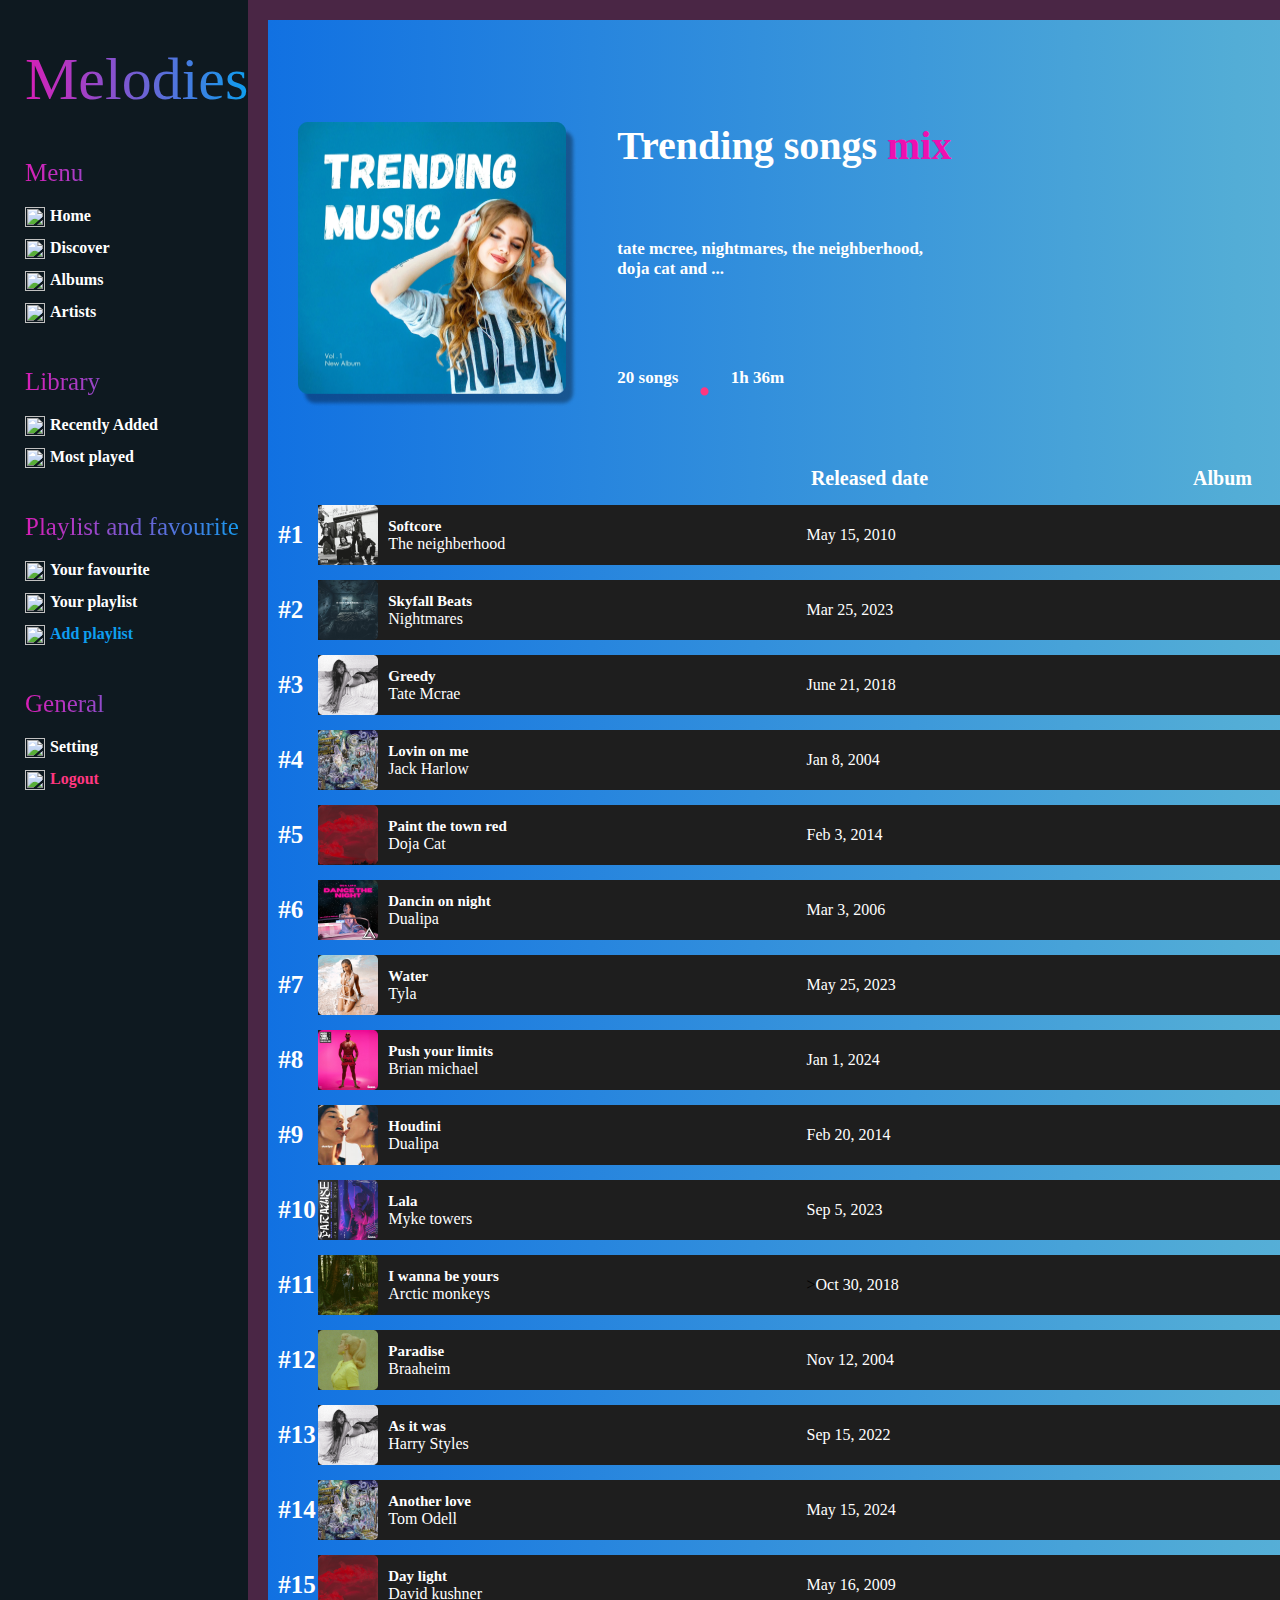
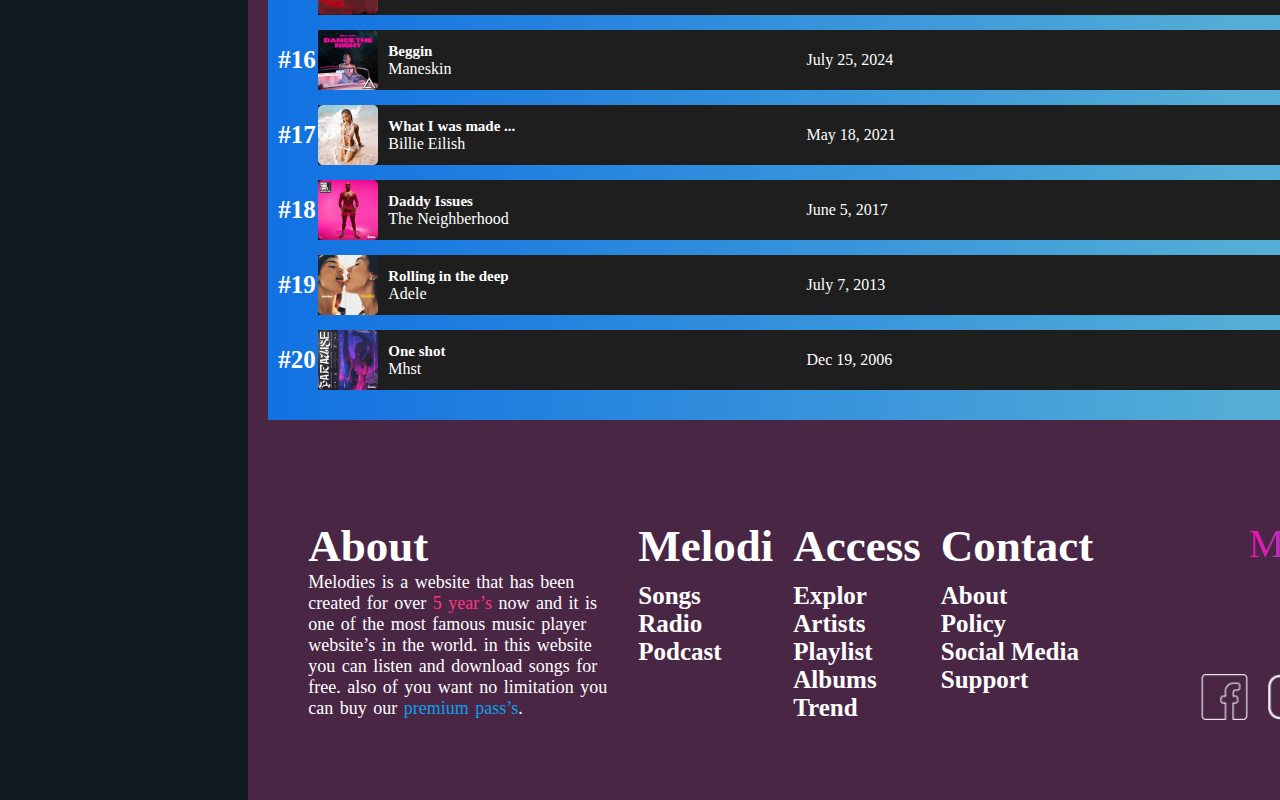
==== album.html @ 267b998b "album page" ====
<!DOCTYPE html>
<html lang="en">

<head>
    <meta charset="UTF-8">
    <meta name="viewport" content="width=device-width, initial-scale=1.0">
    <title>Album</title>
    <link rel="stylesheet" href="album.css">
    <link rel="stylesheet" href="./icons/themify-icons/themify-icons.css">
</head>

<body>
    <div class="album__container">
        <div class="navBar">
            <p>Melodies</p>
            <div class="menu">

                <div class="listMenu">
                    <p>Menu</p>
                    <ul>
                        <li><img src="img/Vector (1).png" alt="">Home</li>
                        <li><img src="img/Vector (1).png" alt="">Discover</li>
                        <li><img src="img/Vector (2).png" alt="">Albums</li>
                        <li><img src="img/Group.png" alt="">Artists</li>
                    </ul>
                </div>
                <div class="libra">
                    <p>Library</p>
                    <div class="listLibra">
                        <ul>
                            <li> <img src="img/fluent-mdl2_recent.png" alt="">Recently Added</li>
                            <li> <img src="img/arcticons_niagara-launcher-recently-installed.png" alt="">Most played
                            </li>
                        </ul>
                    </div>
                </div>
                <div class="Add">
                    <p>Playlist and favourite</p>
                    <ul>
                        <li><img src="img/ph_heart-light.png" alt="">Your favourite</li>
                        <li><img src="img/ph_playlist.png" alt="">Your playlist</li>
                        <li style="color: #0e9eef;"><img src="img/subway_add-playlist.png" alt="">Add playlist</li>
                    </ul>
                </div>
                <div class="setting">
                    <p>General</p>
                    <ul>
                        <li><img src="img/lets-icons_setting-line.png" alt="">Setting</li>
                        <li style="color: #ff3780;"><img src="img/line-md_log-out.png" alt="">Logout</li>
                    </ul>
                </div>
            </div>
        </div>
        <div class="boxRight__albumPage">
            <div class="Content__albumPage">
                <div class="slider__albumPage">
                    <div class="slider__top">
                        <div class="ti-arrow-left"></div>
                        <div class="slider__topRight">
                            <a href="">Share</a>
                            <a href="">About</a>
                            <a href="">Premium</a>
                            <img src="./img/tai khoan.png" alt="">
                        </div>
                    </div>
                    <div class="slider__center">
                        <img src="./img/1600w-v8lIutrL57g 1.png" alt="">
                        <div class="slider__centerRight">
                            <p style="font-size: 40px; font-weight: bold; color: var(--text-main-color);">Trending songs
                                <span style="color: var(--text-hightlight);">mix</span></p>
                            <p>tate mcree, nightmares, the neighberhood, doja cat and ...</p>
                            <div class="intro">
                                <p>20 songs</p>
                                <p style="color: #ff3780; font-size: 50px;">.</p>
                                <p>1h 36m</p>
                            </div>
                        </div>
                    </div>
                    <div class="slider__bottom">
                        <p>Played</p>
                        <img src="./img/played.png" alt="">
                    </div>
                </div>

                <div class="rank__albumPage">
                    <div class="rank__tittle">
                        <p>Released date</p>
                        <p>Album</p>
                        <p>Time</p>
                    </div>
                    <div class="rank__lists">
                        <div class="rank__item">
                            <p style="font-size: 25px; color:var(--text-main-color); font-weight: bold; width: 40px;">#1</p>
                            <div class="rank__Info">
                                <div class="totalInfo">
                                    <img src="./img/rank1.png" alt="">
                                    <div class="rank__Info--name">
                                        <p class="nameMain">Softcore</p>
                                        <p>The neighberhood</p>
                                    </div>
                                </div>
                                <p class="rank__Info--date">May 15, 2010</p>
                                <p class="rank__Info--album">Hard to Imagine  Neighbourhood Ever Changing</p>
                                <div class="rank__Info--time">
                                    <img src="./img/ph_heart-light.png" alt="">
                                    <p style="padding-right: 20px; text-align: center;">3:20</p>
                                    <p>...</p>

                                </div>
                            </div>
                        </div>
                        <div class="rank__item">
                            <p style="font-size: 25px; color:var(--text-main-color); font-weight: bold; width: 40px;">#2</p>
                            <div class="rank__Info">
                                <div class="totalInfo">
                                    <img src="./img/rank 2.png" alt="">
                                    <div class="rank__Info--name">
                                        <p class="nameMain">Skyfall Beats</p>
                                        <p>Nightmares</p>
                                    </div>
                                </div>
                                <p class="rank__Info--date">Mar 25, 2023</p>
                                <p class="rank__Info--album">Nightmares</p>
                                <div class="rank__Info--time">
                                    <img src="./img/ph_heart-light.png" alt="">
                                    <p style="padding-right: 20px; text-align: center;">3:08</p>
                                    <p>...</p>

                                </div>
                            </div>
                        </div>
                        <div class="rank__item">
                            <p style="font-size: 25px; color:var(--text-main-color); font-weight: bold; width: 40px;">#3</p>
                            <div class="rank__Info">
                                <div class="totalInfo">
                                    <img src="./img/rank 3.png" alt="">
                                    <div class="rank__Info--name">
                                        <p class="nameMain">Greedy</p>
                                        <p>Tate Mcrae</p>
                                    </div>
                                </div>
                                <p class="rank__Info--date">June 21, 2018</p>
                                <p class="rank__Info--album">Greedy</p>
                                <div class="rank__Info--time">
                                    <img src="./img/ph_heart-light.png" alt="">
                                    <p style="padding-right: 20px; text-align: center;">4:22</p>
                                    <p>...</p>

                                </div>
                            </div>
                        </div>
                        <div class="rank__item">
                            <p style="font-size: 25px; color:var(--text-main-color); font-weight: bold; width: 40px;">#4</p>
                            <div class="rank__Info">
                                <div class="totalInfo">
                                    <img src="./img/rank 4.png" alt="">
                                    <div class="rank__Info--name">
                                        <p class="nameMain">Lovin on me</p>
                                        <p>Jack Harlow</p>
                                    </div>
                                </div>
                                <p class="rank__Info--date">Jan 8, 2004</p>
                                <p class="rank__Info--album">Lovin on me</p>
                                <div class="rank__Info--time">
                                    <img src="./img/ph_heart-light.png" alt="">
                                    <p style="padding-right: 20px; text-align: center;">3:46</p>
                                    <p>...</p>

                                </div>
                            </div>
                        </div>
                        <div class="rank__item">
                            <p style="font-size: 25px; color:var(--text-main-color); font-weight: bold; width: 40px;">#5</p>
                            <div class="rank__Info">
                                <div class="totalInfo">
                                    <img src="./img/rank 5.png" alt="">
                                    <div class="rank__Info--name">
                                        <p class="nameMain">Paint the town red</p>
                                        <p>Doja Cat</p>
                                    </div>
                                </div>
                                <p class="rank__Info--date">Feb 3, 2014</p>
                                <p class="rank__Info--album">Paint the town red</p>
                                <div class="rank__Info--time">
                                    <img src="./img/ph_heart-light.png" alt="">
                                    <p style="padding-right: 20px; text-align: center;">2:26</p>
                                    <p>...</p>

                                </div>
                            </div>
                        </div>
                        <div class="rank__item">
                            <p style="font-size: 25px; color:var(--text-main-color); font-weight: bold;width: 40px;">#6</p>
                            <div class="rank__Info">
                                <div class="totalInfo">
                                    <img src="./img/rank 6.png" alt="">
                                    <div class="rank__Info--name">
                                        <p class="nameMain">Dancin on night</p>
                                        <p>Dualipa</p>
                                    </div>
                                </div>
                                <p class="rank__Info--date">Mar 3, 2006</p>
                                <p class="rank__Info--album">Dance the night (from barbie movie)</p>
                                <div class="rank__Info--time">
                                    <img src="./img/ph_heart-light.png" alt="">
                                    <p style="padding-right: 20px; text-align: center;">3:56</p>
                                    <p>...</p>

                                </div>
                            </div>
                        </div>
                        <div class="rank__item">
                            <p style="font-size: 25px; color:var(--text-main-color); font-weight: bold; width: 40px;">#7</p>
                            <div class="rank__Info">
                                <div class="totalInfo">
                                    <img src="./img/rank 7.png" alt="">
                                    <div class="rank__Info--name">
                                        <p class="nameMain">Water</p>
                                        <p>Tyla</p>
                                    </div>
                                </div>
                                <p class="rank__Info--date">May 25, 2023</p>
                                <p class="rank__Info--album">Water</p>
                                <div class="rank__Info--time">
                                    <img src="./img/ph_heart-light.png" alt="">
                                    <p style="padding-right: 20px; text-align: center;">5:26</p>
                                    <p>...</p>

                                </div>
                            </div>
                        </div>
                        <div class="rank__item">
                            <p style="font-size: 25px; color:var(--text-main-color); font-weight: bold; width: 40px;">#8</p>
                            <div class="rank__Info">
                                <div class="totalInfo">
                                    <img src="./img/rank 8.png" alt="">
                                    <div class="rank__Info--name">
                                        <p class="nameMain">Push your limits</p>
                                        <p>Brian michael</p>
                                    </div>
                                </div>
                                <p class="rank__Info--date">Jan 1, 2024</p>
                                <p class="rank__Info--album">Push your limits</p>
                                <div class="rank__Info--time">
                                    <img src="./img/ph_heart-light.png" alt="">
                                    <p style="padding-right: 20px; text-align: center;">3:54</p>
                                    <p>...</p>

                                </div>
                            </div>
                        </div>
                        <div class="rank__item">
                            <p style="font-size: 25px; color:var(--text-main-color); font-weight: bold; width: 40px;">#9</p>
                            <div class="rank__Info">
                                <div class="totalInfo">
                                    <img src="./img/rank 9.png" alt="">
                                    <div class="rank__Info--name">
                                        <p class="nameMain">Houdini</p>
                                        <p>Dualipa</p>
                                    </div>
                                </div>
                                <p class="rank__Info--date">Feb 20, 2014</p>
                                <p class="rank__Info--album">Houdini</p>
                                <div class="rank__Info--time">
                                    <img src="./img/ph_heart-light.png" alt="">
                                    <p style="padding-right: 20px; text-align: center;">3:26</p>
                                    <p>...</p>

                                </div>
                            </div>
                        </div>
                        <div class="rank__item">
                            <p style="font-size: 25px; color:var(--text-main-color); font-weight: bold; width: 40px;">#10</p>
                            <div class="rank__Info">
                                <div class="totalInfo">
                                    <img src="./img/rank 10.png" alt="">
                                    <div class="rank__Info--name">
                                        <p class="nameMain">Lala</p>
                                        <p>Myke towers</p>
                                    </div>
                                </div>
                                <p class="rank__Info--date">Sep 5, 2023</p>
                                <p class="rank__Info--album">La vida es una</p>
                                <div class="rank__Info--time">
                                    <img src="./img/ph_heart-light.png" alt="">
                                    <p style="padding-right: 20px; text-align: center;">3:35</p>
                                    <p>...</p>

                                </div>
                            </div>
                        </div>
                        <div class="rank__item">
                            <p style="font-size: 25px; color:var(--text-main-color); font-weight: bold; width: 40px;">#11</p>
                            <div class="rank__Info">
                                <div class="totalInfo">
                                    <img src="./img/rank 11.png" alt="">
                                    <div class="rank__Info--name">
                                        <p class="nameMain">I wanna be yours</p>
                                        <p>Arctic monkeys</p>
                                    </div>
                                </div>>
                                <p class="rank__Info--date">Oct 30, 2018</p>
                                <p class="rank__Info--album">AM</p>
                                <div class="rank__Info--time">
                                    <img src="./img/ph_heart-light.png" alt="">
                                    <p style="padding-right: 20px; text-align: center;">2:26</p>
                                    <p>...</p>

                                </div>
                            </div>
                        </div>
                        <div class="rank__item">
                            <p style="font-size: 25px; color:var(--text-main-color); font-weight: bold; width: 40px;">#12</p>
                            <div class="rank__Info">
                                <div class="totalInfo">
                                    <img src="./img/rank 12.png" alt="">
                                    <div class="rank__Info--name">
                                        <p class="nameMain">Paradise</p>
                                        <p>Braaheim</p>
                                    </div>
                                </div>
                                <p class="rank__Info--date">Nov 12, 2004</p>
                                <p class="rank__Info--album">Paradise</p>
                                <div class="rank__Info--time">
                                    <img src="./img/ph_heart-light.png" alt="">
                                    <p style="padding-right: 20px; text-align: center;">3:46</p>
                                    <p>...</p>

                                </div>
                            </div>
                        </div>
                        <div class="rank__item">
                            <p style="font-size: 25px; color:var(--text-main-color); font-weight: bold; width: 40px;">#13</p>
                            <div class="rank__Info">
                                <div class="totalInfo">
                                    <img src="./img/rank 3.png" alt="">
                                    <div class="rank__Info--name">
                                        <p class="nameMain">As it was</p>
                                        <p>Harry Styles</p>
                                    </div>
                                </div>
                                <p class="rank__Info--date">Sep 15, 2022</p>
                                <p class="rank__Info--album">As it was</p>
                                <div class="rank__Info--time">
                                    <img src="./img/ph_heart-light.png" alt="">
                                    <p style="padding-right: 20px; text-align: center;">3:26</p>
                                    <p>...</p>

                                </div>
                            </div>
                        </div>
                        <div class="rank__item">
                            <p style="font-size: 25px; color:var(--text-main-color); font-weight: bold; width: 40px;">#14</p>
                            <div class="rank__Info">
                                <div class="totalInfo">
                                    <img src="./img/rank 4.png" alt="">
                                    <div class="rank__Info--name">
                                        <p class="nameMain">Another love</p>
                                        <p>Tom Odell</p>
                                    </div>
                                </div>
                                <p class="rank__Info--date">May 15, 2024</p>
                                <p class="rank__Info--album">Another love</p>
                                <div class="rank__Info--time">
                                    <img src="./img/ph_heart-light.png" alt="">
                                    <p style="padding-right: 20px; text-align: center;">3:26</p>
                                    <p>...</p>

                                </div>
                            </div>
                        </div>
                        <div class="rank__item">
                            <p style="font-size: 25px; color:var(--text-main-color); font-weight: bold; width: 40px;">#15</p>
                            <div class="rank__Info">
                                <div class="totalInfo">
                                    <img src="./img/rank 5.png" alt="">
                                    <div class="rank__Info--name">
                                        <p class="nameMain">Day light</p>
                                        <p>David kushner</p>
                                    </div>
                                </div>
                                <p class="rank__Info--date">May 16, 2009</p>
                                <p class="rank__Info--album">Day light</p>
                                <div class="rank__Info--time">
                                    <img src="./img/ph_heart-light.png" alt="">
                                    <p style="padding-right: 20px; text-align: center;">3:53</p>
                                    <p>...</p>

                                </div>
                            </div>
                        </div>
                        <div class="rank__item">
                            <p style="font-size: 25px; color:var(--text-main-color); font-weight: bold; width: 40px;">#16</p>
                            <div class="rank__Info">
                                <div class="totalInfo">
                                    <img src="./img/rank 6.png" alt="">
                                    <div class="rank__Info--name">
                                        <p class="nameMain">Beggin</p>
                                        <p>Maneskin</p>
                                    </div>
                                </div>
                                <p class="rank__Info--date">July 25, 2024</p>
                                <p class="rank__Info--album">Chosen</p>
                                <div class="rank__Info--time">
                                    <img src="./img/ph_heart-light.png" alt="">
                                    <p style="padding-right: 20px; text-align: center;">4:16</p>
                                    <p>...</p>

                                </div>
                            </div>
                        </div>
                        <div class="rank__item">
                            <p style="font-size: 25px; color:var(--text-main-color); font-weight: bold; width: 40px;">#17</p>
                            <div class="rank__Info">
                                <div class="totalInfo">
                                    <img src="./img/rank 7.png" alt="">
                                    <div class="rank__Info--name">
                                        <p class="nameMain">What I was made ...</p>
                                        <p>Billie Eilish </p>
                                    </div>
                                </div>
                                <p class="rank__Info--date">May 18, 2021</p>
                                <p class="rank__Info--album">What I was made for</p>
                                <div class="rank__Info--time">
                                    <img src="./img/ph_heart-light.png" alt="">
                                    <p style="padding-right: 20px; text-align: center;">3:56</p>
                                    <p>...</p>

                                </div>
                            </div>
                        </div>
                        <div class="rank__item">
                            <p style="font-size: 25px; color:var(--text-main-color); font-weight: bold; width: 40px;">#18</p>
                            <div class="rank__Info">
                                <div class="totalInfo">
                                    <img src="./img/rank 8.png" alt="">
                                    <div class="rank__Info--name">
                                        <p class="nameMain">Daddy Issues</p>
                                        <p>The Neighberhood</p>
                                    </div>
                                </div>
                                <p class="rank__Info--date">June 5, 2017</p>
                                <p class="rank__Info--album">Wiped out</p>
                                <div class="rank__Info--time">
                                    <img src="./img/ph_heart-light.png" alt="">
                                    <p style="padding-right: 20px; text-align: center;">3:10</p>
                                    <p>...</p>

                                </div>
                            </div>
                        </div>
                        <div class="rank__item">
                            <p style="font-size: 25px; color:var(--text-main-color); font-weight: bold; width: 40px;">#19</p>
                            <div class="rank__Info">
                                <div class="totalInfo">
                                    <img src="./img/rank 9.png" alt="">
                                    <div class="rank__Info--name">
                                        <p class="nameMain">Rolling in the deep</p>
                                        <p>Adele</p>
                                    </div>
                                </div>
                                <p class="rank__Info--date">July 7, 2013</p>
                                <p class="rank__Info--album">Adele 21</p>
                                <div class="rank__Info--time">
                                    <img src="./img/ph_heart-light.png" alt="">
                                    <p style="padding-right: 20px; text-align: center;">3:26</p>
                                    <p>...</p>

                                </div>
                            </div>
                        </div>
                        <div class="rank__item">
                            <p style="font-size: 25px; color:var(--text-main-color); font-weight: bold; width: 40px;">#20</p>
                            <div class="rank__Info">
                                <div class="totalInfo">
                                    <img src="./img/rank 10.png" alt="">
                                    <div class="rank__Info--name">
                                        <p class="nameMain">One shot</p>
                                        <p>Mhst</p>
                                    </div>
                                </div>
                                <p class="rank__Info--date">Dec 19, 2006</p>
                                <p class="rank__Info--album">Toca Donka</p>
                                <div class="rank__Info--time">
                                    <img src="./img/ph_heart-light.png" alt="">
                                    <p style="padding-right: 20px; text-align: center;">3:26</p>
                                    <p>...</p>

                                </div>
                            </div>
                        </div>

                    </div>
                </div>
            </div>

            <div class="footer">
                <div class="about">
                    <p style="font-size: 45px; font-weight: bold; color: #fff;">About</p>
                    <p style="font-size: 18px; color: #fff; word-spacing: 2px;">Melodies is a website that has been created for over <span
                            style="color: #ff3780;">5 year’s</span> now and it is one of the most famous music player
                        website’s in the world. in this website you can listen and download songs for free. also of you
                        want no limitation you can buy our <span style="color: #0e9eef;">premium pass’s</span>.</p>
                </div>

                <div class="type">
                    <div class="melodi">
                        <p class="titlefooter">Melodi</p>
                        <p>Songs</p>
                        <p>Radio</p>
                        <p>Podcast</p>
                    </div>
                    <div class="access">
                        <p class="titlefooter">Access</p>
                        <p>Explor</p>
                        <p>Artists</p>
                        <p>Playlist</p>
                        <p>Albums</p>
                        <p>Trend</p>
                    </div>
                    <div class="contact">
                        <p class="titlefooter">Contact</p>
                        <p>About</p>
                        <p>Policy</p>
                        <p>Social Media</p>
                        <p>Support</p>
                    </div>
                </div>

                <div class="iconFooter">
                    <p>Melodies</p>
                    <div class="iconSocial">
                        <img src="./img/fb.png" alt="">
                        <img src="./img/insta.png" alt="">
                        <img src="./img/twitter.png" alt="">
                        <img src="./img/call.png" alt="">
                    </div>
                </div>

            </div>

        </div>
    </div>
</body>

</html>
---- album.css ----
* {
    margin: 0;
    padding: 0;
    box-sizing: border-box;
    
} 

:root {
    --text-main-color: #ffffff;
    --text-hightlight: #ee10b0;
    --background-main: #4a2645;
    --background-color-item: #1e1e1e;
}

div.album__container {
    display: flex;
    background-color:var(--background-main) ;
    height: 2400px;
}



div.navBar {
    width: 266px;
    height: 2400px;
    background-color: #0e1920;
    
}

div.navBar li {
    font-weight: bold;
    display: flex;
}


div.navBar p {
    background: #121FCF;
    background: linear-gradient(to right, #EE10B0 0%, #0E9EEF 100%);
    -webkit-background-clip: text;
    -webkit-text-fill-color: transparent;
    font-size: 60px;
    padding-top: 45px;
    padding-left: 25px;
}

div.menu p {
    font-size: 25px;
    color: #ff3780;
    padding-bottom: 20px;
}

div.menu ul {
    list-style: none;
    padding-left: 25px;
    color: #ffffff;
    display: flex;
    gap: 12px;
    flex-direction: column;
}

div.menu img {
    width: 20px;
    height: 20px;
    margin-right: 5px;
}

div.Content__albumPage {
    background-image: linear-gradient(to right,#1171e2,#53add6,#8bcbe7);
    width: 152%;
    margin: 20px 20px;
    padding-bottom: 30px;
}

div.slider__top {
    display: flex;
    justify-content: space-between;
    align-items: center;
    padding: 8px 10px;
}

div.slider__top .ti-arrow-left {
    font-size: 30px;
    font-weight: bold;
    color: var(--text-main-color);
}

div.slider__topRight {
    display: flex;
    align-items: center;
    gap: 30px;
}

div.slider__topRight a {
    font-size: 20px;
    font-weight: bold;
    text-decoration: none;
}

div.slider__topRight img {
    background-color: #1e1e1e;
    border: 1px solid black;
    border-radius: 50%;
}

div.slider__center {
    display: flex;
    gap: 40px;
    padding-top: 50px;
    padding-left: 30px;
}

div.slider__centerRight {
    display: flex;
    flex-direction: column;
    width: 340px;
    gap: 70px;
}

div.slider__centerRight p {
    color: var(--text-main-color);
    font-size: 17px;
    font-weight: bold;
}
div.slider__centerRight div.intro {
    display: flex;
    gap: 20px;
    align-items: center;
}

div.slider__bottom {
    display: flex;
    justify-content: flex-end;
    align-items: center;
    padding-right: 15px;
    gap: 10px;
}

div.slider__bottom p {
    font-size: 30px;
    font-weight: bold;
    color: var(--text-hightlight);
}

div.rank__tittle {
    display: flex;
    width: 750px;
    margin-left: 28%;
    justify-content: space-between;
}

div.rank__tittle p {
    font-size: 20px;
    font-weight: bold;
    color: var(--text-main-color);
}

div.rank__item {
    display: flex;
    padding-top: 15px;
    justify-content: space-between;
    padding-left: 10px;
    align-items: center;
    padding-right: 10px;
}
div.rank__Info {
    display: flex;
    width: 98%;
    
    background-color: var(--background-color-item);
    align-items: center;
}

div.totalInfo {
    display: flex;
    align-items: center;
    gap: 10px;
}

div.rank__Info p {
    color: var(--text-main-color);
}

div.rank__Info--name .nameMain {
    font-size: 15px;
    font-weight: bold;
}

 div.rank__Info .totalInfo {
    width: 26%;
}

.rank__Info--date {
    width: 15%;
}

.rank__Info--album {
    width: 42%;
    text-align: center;
}

div.rank__Info--time {
    display: flex;
    align-items: center;
    gap: 5px;
}

div.footer {
    margin-top: 100px;
    padding-left: 60px;
    width: 100%;
    display: flex;
    gap: 30px;

}

div.about {
    width: 300px;
}

div.type {
    display: flex;
    gap: 20px;
}

div.type .titlefooter {
    font-size: 45px;
    color: #ffffff;
    font-weight: bold;
    padding-bottom: 10px;
}

div.type p {
    font-weight: bold;
    font-size: 25px;
    color: #ffffff;
}

div.iconFooter p {
    background: linear-gradient(to right, #EE10B0 0%, #0E9EEF 100%);
    -webkit-background-clip: text;
    -webkit-text-fill-color: transparent;
    font-size: 40px;
}

div.iconSocial {
    display: flex;
    gap: 20px;
}

div.iconFooter {
    display: flex;
    flex-direction: column;
    justify-content: space-between;
    align-items: center;
    width: 400px;
    height: 200px;
}
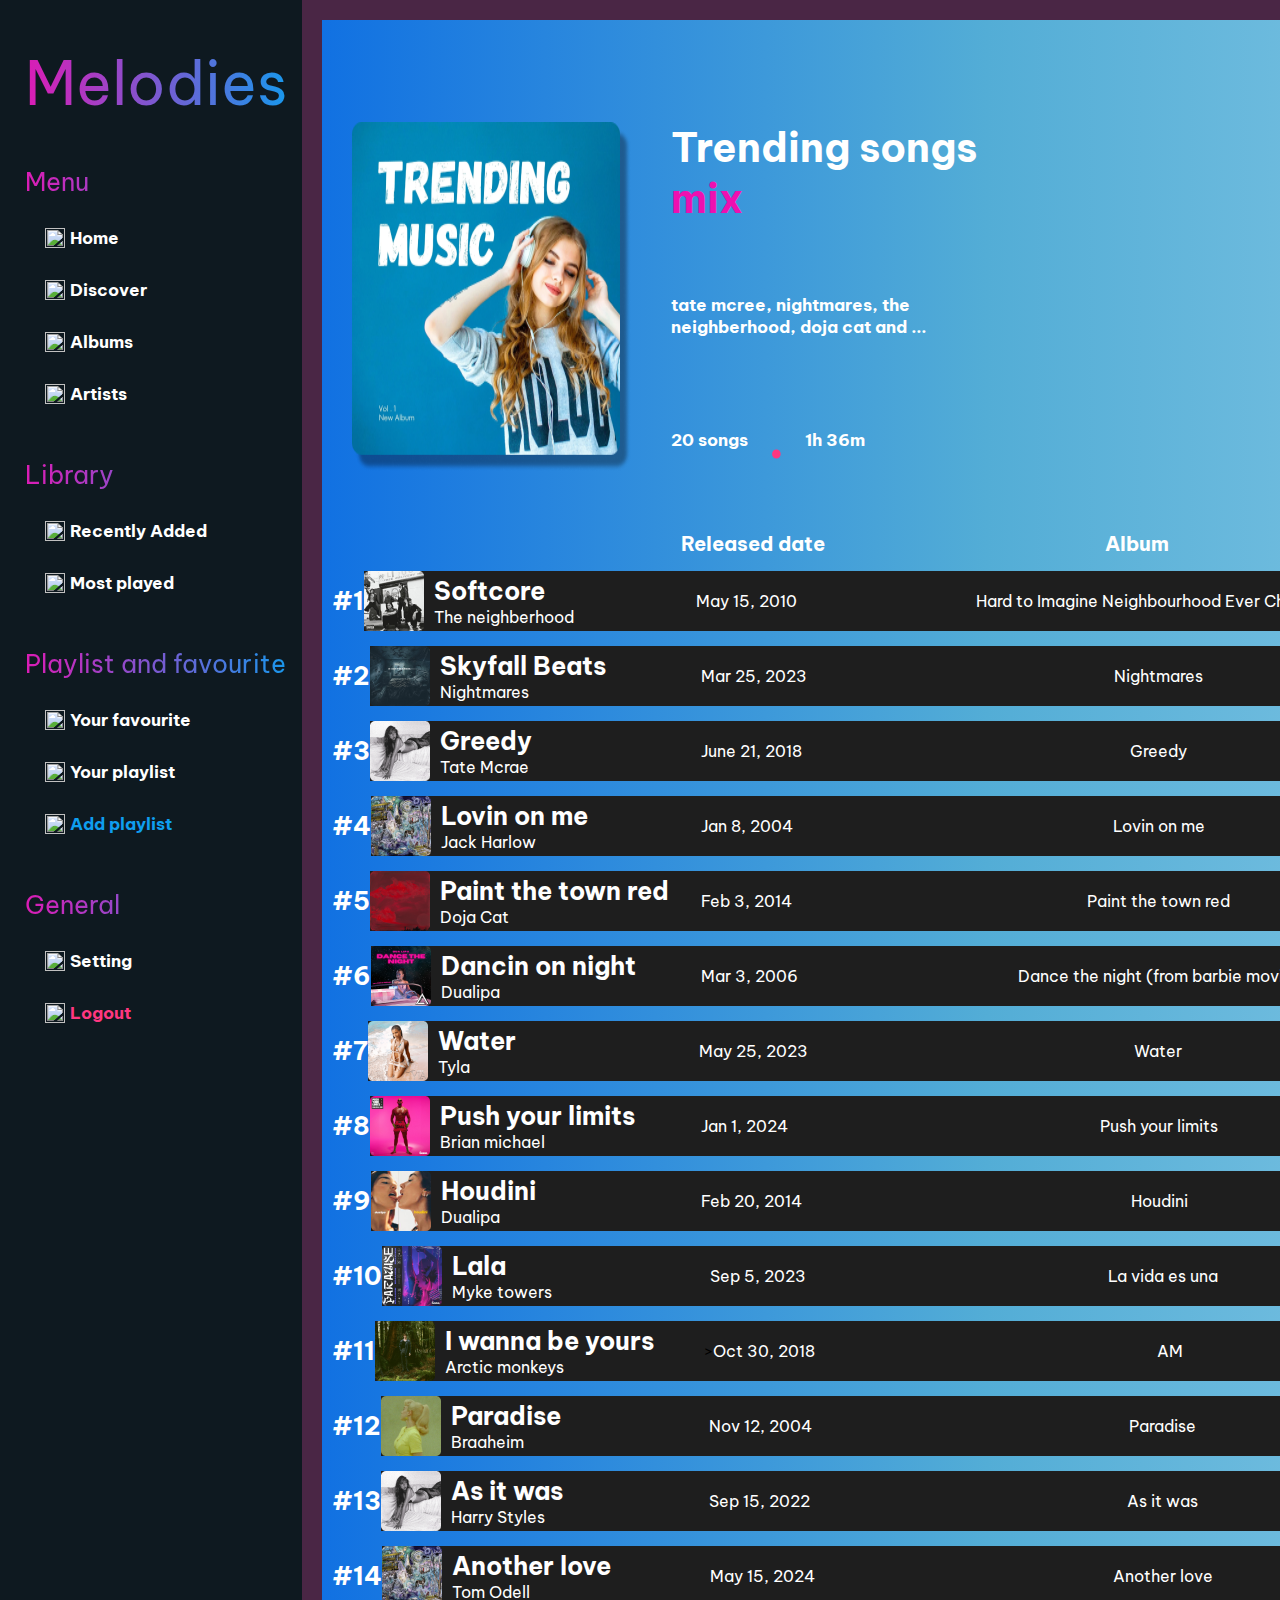
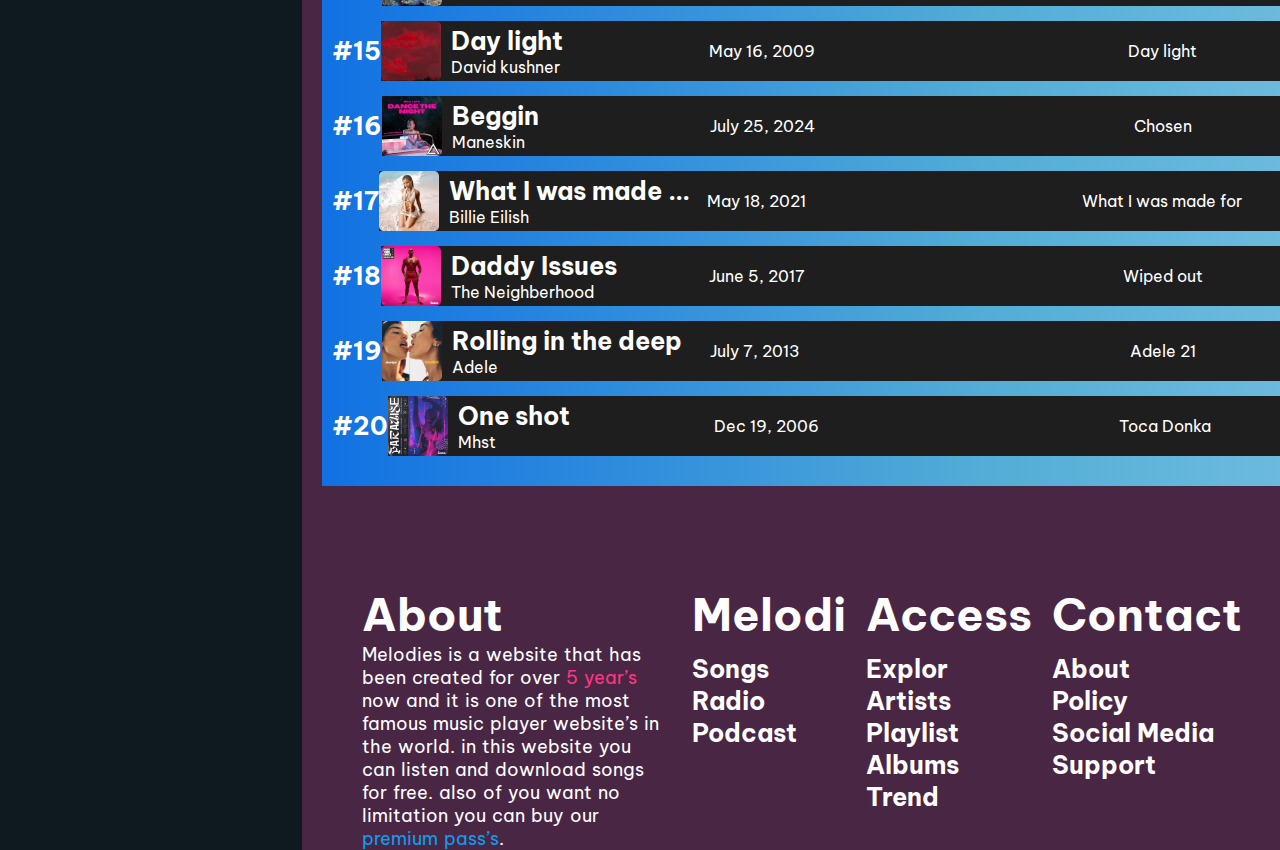
==== commit e20d11b5: "styles all page lastest" ====
--- a/album.html
+++ b/album.html
@@ -90,7 +90,7 @@
                     </div>
                     <div class="rank__lists">
                         <div class="rank__item">
-                            <p style="font-size: 25px; color:var(--text-main-color); font-weight: bold; width: 40px;">#1</p>
+                            <p class="nameMain">#1</p>
                             <div class="rank__Info">
                                 <div class="totalInfo">
                                     <img src="./img/rank1.png" alt="">
@@ -110,7 +110,7 @@
                             </div>
                         </div>
                         <div class="rank__item">
-                            <p style="font-size: 25px; color:var(--text-main-color); font-weight: bold; width: 40px;">#2</p>
+                            <p class="nameMain">#2</p>
                             <div class="rank__Info">
                                 <div class="totalInfo">
                                     <img src="./img/rank 2.png" alt="">
@@ -130,7 +130,7 @@
                             </div>
                         </div>
                         <div class="rank__item">
-                            <p style="font-size: 25px; color:var(--text-main-color); font-weight: bold; width: 40px;">#3</p>
+                            <p class="nameMain" >#3</p>
                             <div class="rank__Info">
                                 <div class="totalInfo">
                                     <img src="./img/rank 3.png" alt="">
@@ -150,7 +150,7 @@
                             </div>
                         </div>
                         <div class="rank__item">
-                            <p style="font-size: 25px; color:var(--text-main-color); font-weight: bold; width: 40px;">#4</p>
+                            <p class="nameMain">#4</p>
                             <div class="rank__Info">
                                 <div class="totalInfo">
                                     <img src="./img/rank 4.png" alt="">
@@ -170,7 +170,7 @@
                             </div>
                         </div>
                         <div class="rank__item">
-                            <p style="font-size: 25px; color:var(--text-main-color); font-weight: bold; width: 40px;">#5</p>
+                            <p  class="nameMain">#5</p>
                             <div class="rank__Info">
                                 <div class="totalInfo">
                                     <img src="./img/rank 5.png" alt="">
@@ -190,7 +190,7 @@
                             </div>
                         </div>
                         <div class="rank__item">
-                            <p style="font-size: 25px; color:var(--text-main-color); font-weight: bold;width: 40px;">#6</p>
+                            <p  class="nameMain">#6</p>
                             <div class="rank__Info">
                                 <div class="totalInfo">
                                     <img src="./img/rank 6.png" alt="">
@@ -210,7 +210,7 @@
                             </div>
                         </div>
                         <div class="rank__item">
-                            <p style="font-size: 25px; color:var(--text-main-color); font-weight: bold; width: 40px;">#7</p>
+                            <p  class="nameMain">#7</p>
                             <div class="rank__Info">
                                 <div class="totalInfo">
                                     <img src="./img/rank 7.png" alt="">
@@ -230,7 +230,7 @@
                             </div>
                         </div>
                         <div class="rank__item">
-                            <p style="font-size: 25px; color:var(--text-main-color); font-weight: bold; width: 40px;">#8</p>
+                            <p  class="nameMain">#8</p>
                             <div class="rank__Info">
                                 <div class="totalInfo">
                                     <img src="./img/rank 8.png" alt="">
@@ -250,7 +250,7 @@
                             </div>
                         </div>
                         <div class="rank__item">
-                            <p style="font-size: 25px; color:var(--text-main-color); font-weight: bold; width: 40px;">#9</p>
+                            <p  class="nameMain">#9</p>
                             <div class="rank__Info">
                                 <div class="totalInfo">
                                     <img src="./img/rank 9.png" alt="">
@@ -270,7 +270,7 @@
                             </div>
                         </div>
                         <div class="rank__item">
-                            <p style="font-size: 25px; color:var(--text-main-color); font-weight: bold; width: 40px;">#10</p>
+                            <p  class="nameMain">#10</p>
                             <div class="rank__Info">
                                 <div class="totalInfo">
                                     <img src="./img/rank 10.png" alt="">
@@ -290,7 +290,7 @@
                             </div>
                         </div>
                         <div class="rank__item">
-                            <p style="font-size: 25px; color:var(--text-main-color); font-weight: bold; width: 40px;">#11</p>
+                            <p  class="nameMain">#11</p>
                             <div class="rank__Info">
                                 <div class="totalInfo">
                                     <img src="./img/rank 11.png" alt="">
@@ -310,7 +310,7 @@
                             </div>
                         </div>
                         <div class="rank__item">
-                            <p style="font-size: 25px; color:var(--text-main-color); font-weight: bold; width: 40px;">#12</p>
+                            <p  class="nameMain">#12</p>
                             <div class="rank__Info">
                                 <div class="totalInfo">
                                     <img src="./img/rank 12.png" alt="">
@@ -330,7 +330,7 @@
                             </div>
                         </div>
                         <div class="rank__item">
-                            <p style="font-size: 25px; color:var(--text-main-color); font-weight: bold; width: 40px;">#13</p>
+                            <p  class="nameMain">#13</p>
                             <div class="rank__Info">
                                 <div class="totalInfo">
                                     <img src="./img/rank 3.png" alt="">
@@ -350,7 +350,7 @@
                             </div>
                         </div>
                         <div class="rank__item">
-                            <p style="font-size: 25px; color:var(--text-main-color); font-weight: bold; width: 40px;">#14</p>
+                            <p  class="nameMain">#14</p>
                             <div class="rank__Info">
                                 <div class="totalInfo">
                                     <img src="./img/rank 4.png" alt="">
@@ -370,7 +370,7 @@
                             </div>
                         </div>
                         <div class="rank__item">
-                            <p style="font-size: 25px; color:var(--text-main-color); font-weight: bold; width: 40px;">#15</p>
+                            <p  class="nameMain">#15</p>
                             <div class="rank__Info">
                                 <div class="totalInfo">
                                     <img src="./img/rank 5.png" alt="">
@@ -390,7 +390,7 @@
                             </div>
                         </div>
                         <div class="rank__item">
-                            <p style="font-size: 25px; color:var(--text-main-color); font-weight: bold; width: 40px;">#16</p>
+                            <p  class="nameMain">#16</p>
                             <div class="rank__Info">
                                 <div class="totalInfo">
                                     <img src="./img/rank 6.png" alt="">
@@ -410,7 +410,7 @@
                             </div>
                         </div>
                         <div class="rank__item">
-                            <p style="font-size: 25px; color:var(--text-main-color); font-weight: bold; width: 40px;">#17</p>
+                            <p  class="nameMain">#17</p>
                             <div class="rank__Info">
                                 <div class="totalInfo">
                                     <img src="./img/rank 7.png" alt="">
@@ -430,7 +430,7 @@
                             </div>
                         </div>
                         <div class="rank__item">
-                            <p style="font-size: 25px; color:var(--text-main-color); font-weight: bold; width: 40px;">#18</p>
+                            <p  class="nameMain">#18</p>
                             <div class="rank__Info">
                                 <div class="totalInfo">
                                     <img src="./img/rank 8.png" alt="">
@@ -450,7 +450,7 @@
                             </div>
                         </div>
                         <div class="rank__item">
-                            <p style="font-size: 25px; color:var(--text-main-color); font-weight: bold; width: 40px;">#19</p>
+                            <p  class="nameMain">#19</p>
                             <div class="rank__Info">
                                 <div class="totalInfo">
                                     <img src="./img/rank 9.png" alt="">
@@ -470,7 +470,7 @@
                             </div>
                         </div>
                         <div class="rank__item">
-                            <p style="font-size: 25px; color:var(--text-main-color); font-weight: bold; width: 40px;">#20</p>
+                            <p  class="nameMain">#20</p>
                             <div class="rank__Info">
                                 <div class="totalInfo">
                                     <img src="./img/rank 10.png" alt="">
--- a/album.css
+++ b/album.css
@@ -1,7 +1,12 @@
+
+@import url('https://fonts.googleapis.com/css2?family=Be+Vietnam+Pro:ital,wght@0,100;0,200;0,300;0,400;0,500;0,600;0,700;0,800;0,900;1,100;1,200;1,300;1,400;1,500;1,600;1,700;1,800;1,900&family=Poppins:ital,wght@0,100;0,200;0,300;0,400;0,500;0,600;0,700;0,800;0,900;1,100;1,200;1,300;1,400;1,500;1,600;1,700;1,800;1,900&display=swap');
+
 * {
     margin: 0;
     padding: 0;
     box-sizing: border-box;
+    font-family: "Be Vietnam Pro", sans-serif;
+
     
 } 
 
@@ -15,14 +20,14 @@
 div.album__container {
     display: flex;
     background-color:var(--background-main) ;
-    height: 2400px;
+    
 }
 
 
 
 div.navBar {
-    width: 266px;
-    height: 2400px;
+    /* width: 266px;
+    height: 2400px ; */
     background-color: #0e1920;
     
 }
@@ -30,8 +35,18 @@
 div.navBar li {
     font-weight: bold;
     display: flex;
-}
-
+    align-items: center;
+    height: 40px;
+    padding-left: 20px;
+    font-size: 17px;
+}
+
+div.navBar li:hover {
+    background-color: #EE10B0;
+    color: #1e1e1e;
+    border-radius: 20px;
+    cursor: pointer;
+}
 
 div.navBar p {
     background: #121FCF;
@@ -41,6 +56,7 @@
     font-size: 60px;
     padding-top: 45px;
     padding-left: 25px;
+    padding-right: 15px;
 }
 
 div.menu p {
@@ -66,7 +82,7 @@
 
 div.Content__albumPage {
     background-image: linear-gradient(to right,#1171e2,#53add6,#8bcbe7);
-    width: 152%;
+
     margin: 20px 20px;
     padding-bottom: 30px;
 }
@@ -82,6 +98,12 @@
     font-size: 30px;
     font-weight: bold;
     color: var(--text-main-color);
+    transition: transform .2s;
+}
+
+div.slider__top .ti-arrow-left:hover {
+    cursor: pointer;
+    transform: scale(1.3);
 }
 
 div.slider__topRight {
@@ -94,12 +116,24 @@
     font-size: 20px;
     font-weight: bold;
     text-decoration: none;
+    transition: transform .2s;
+}
+
+div.slider__topRight a:hover {
+    transform: scale(1.2);
+    cursor: pointer;
 }
 
 div.slider__topRight img {
     background-color: #1e1e1e;
     border: 1px solid black;
     border-radius: 50%;
+    transition: transform .2s;
+}
+
+div.slider__topRight img:hover {
+    transform: scale(1.2);
+    cursor: pointer;
 }
 
 div.slider__center {
@@ -109,6 +143,15 @@
     padding-left: 30px;
 }
 
+div.slider__center img {
+    transition: transform .2s;
+}
+
+div.slider__center img:hover {
+    transform: scale(1.1);
+    cursor: pointer;
+}
+
 div.slider__centerRight {
     display: flex;
     flex-direction: column;
@@ -135,6 +178,15 @@
     gap: 10px;
 }
 
+div.slider__bottom img {
+    transition: transform .2s;
+}
+
+div.slider__bottom img:hover {
+    transform: scale(1.1);
+    cursor: pointer;
+}
+
 div.slider__bottom p {
     font-size: 30px;
     font-weight: bold;
@@ -143,8 +195,8 @@
 
 div.rank__tittle {
     display: flex;
-    width: 750px;
-    margin-left: 28%;
+    width: 818px;
+    margin-left: 27%;
     justify-content: space-between;
 }
 
@@ -202,6 +254,13 @@
     display: flex;
     align-items: center;
     gap: 5px;
+}
+
+div.rank__item .nameMain {
+    font-size: 25px;
+     color:var(--text-main-color);
+    font-weight: bold;
+    
 }
 
 div.footer {
@@ -247,6 +306,15 @@
     gap: 20px;
 }
 
+div.iconSocial img {
+    transition: transform .2s;
+}
+
+div.iconSocial img:hover {
+    transform: scale(1.3);
+    cursor: pointer;
+}
+
 div.iconFooter {
     display: flex;
     flex-direction: column;
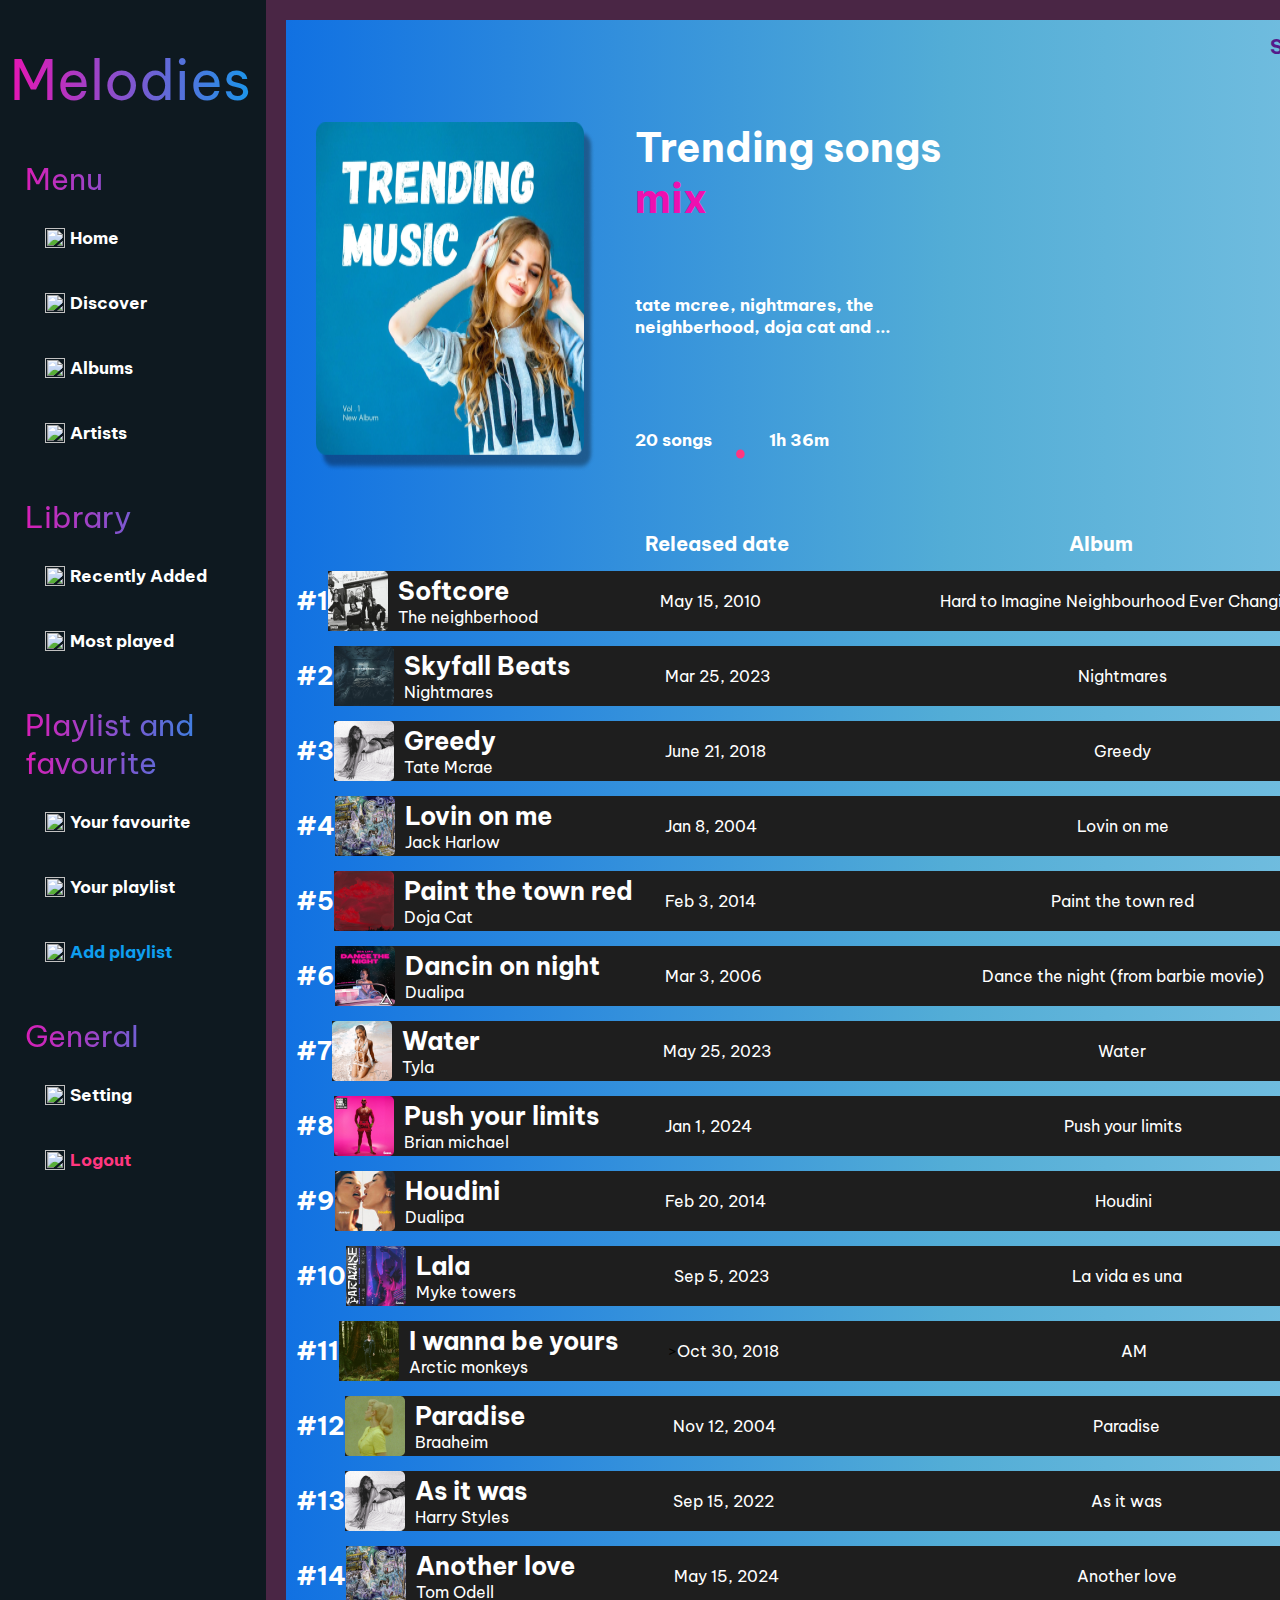
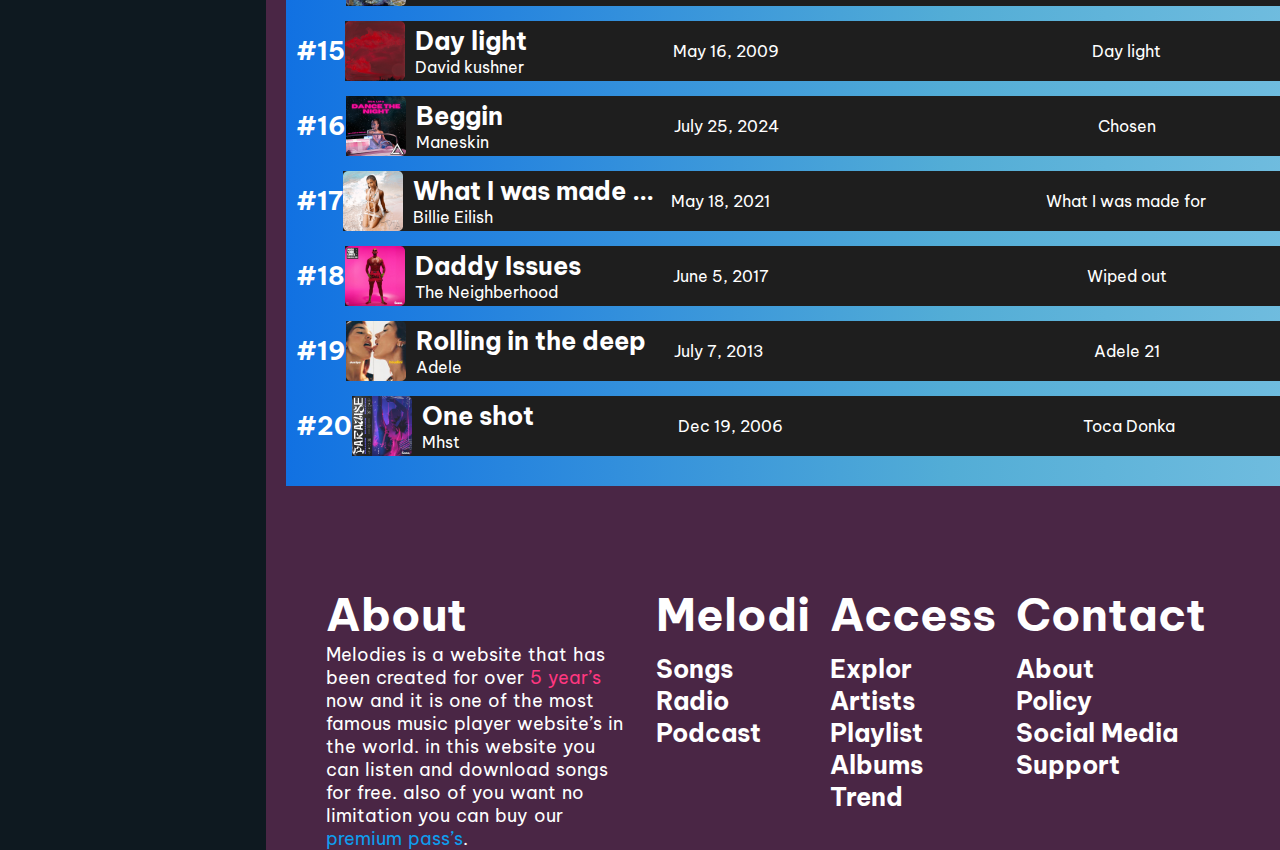
==== commit 8ed7884e: "sign in ,sign up and switch between pages" ====
--- a/album.html
+++ b/album.html
@@ -18,35 +18,35 @@
                 <div class="listMenu">
                     <p>Menu</p>
                     <ul>
-                        <li><img src="img/Vector (1).png" alt="">Home</li>
-                        <li><img src="img/Vector (1).png" alt="">Discover</li>
-                        <li><img src="img/Vector (2).png" alt="">Albums</li>
-                        <li><img src="img/Group.png" alt="">Artists</li>
+                        <a href="./index.html"><img src="img/Vector (1).png" alt="">Home</a>
+                        <a href="./discover.html"><img src="img/Vector (1).png" alt="">Discover</a>
+                        <a href="./album.html"><img src="img/Vector (2).png" alt="">Albums</a>
+                        <a href="./artirst.html"><img src="img/Group.png" alt="">Artists</a>
                     </ul>
                 </div>
                 <div class="libra">
                     <p>Library</p>
                     <div class="listLibra">
                         <ul>
-                            <li> <img src="img/fluent-mdl2_recent.png" alt="">Recently Added</li>
-                            <li> <img src="img/arcticons_niagara-launcher-recently-installed.png" alt="">Most played
-                            </li>
+                            <a> <img src="img/fluent-mdl2_recent.png" alt="">Recently Added</a>
+                            <a> <img src="img/arcticons_niagara-launcher-recently-installed.png" alt="">Most played
+                            </a>
                         </ul>
                     </div>
                 </div>
                 <div class="Add">
                     <p>Playlist and favourite</p>
                     <ul>
-                        <li><img src="img/ph_heart-light.png" alt="">Your favourite</li>
-                        <li><img src="img/ph_playlist.png" alt="">Your playlist</li>
-                        <li style="color: #0e9eef;"><img src="img/subway_add-playlist.png" alt="">Add playlist</li>
+                        <a><img src="img/ph_heart-light.png" alt="">Your favourite</a>
+                        <a><img src="img/ph_playlist.png" alt="">Your playlist</a>
+                        <a style="color: #0e9eef;"><img src="img/subway_add-playlist.png" alt="">Add playlist</a>
                     </ul>
                 </div>
                 <div class="setting">
                     <p>General</p>
                     <ul>
-                        <li><img src="img/lets-icons_setting-line.png" alt="">Setting</li>
-                        <li style="color: #ff3780;"><img src="img/line-md_log-out.png" alt="">Logout</li>
+                        <a><img src="img/lets-icons_setting-line.png" alt="">Setting</a>
+                        <a style="color: #ff3780;"><img src="img/line-md_log-out.png" alt="">Logout</a>
                     </ul>
                 </div>
             </div>
--- a/album.css
+++ b/album.css
@@ -32,16 +32,18 @@
     
 }
 
-div.navBar li {
+div.navBar a {
     font-weight: bold;
     display: flex;
     align-items: center;
     height: 40px;
     padding-left: 20px;
     font-size: 17px;
-}
-
-div.navBar li:hover {
+    text-decoration: none;
+    color: #ffffff;
+}
+
+div.navBar a:hover {
     background-color: #EE10B0;
     color: #1e1e1e;
     border-radius: 20px;
@@ -53,16 +55,18 @@
     background: linear-gradient(to right, #EE10B0 0%, #0E9EEF 100%);
     -webkit-background-clip: text;
     -webkit-text-fill-color: transparent;
-    font-size: 60px;
+    font-size: 55px;
     padding-top: 45px;
-    padding-left: 25px;
+    padding-left: 10px;
     padding-right: 15px;
 }
 
 div.menu p {
-    font-size: 25px;
+    font-size: 30px;
     color: #ff3780;
     padding-bottom: 20px;
+    padding-left: 25px;
+    margin-right: 15px;
 }
 
 div.menu ul {
@@ -70,7 +74,7 @@
     padding-left: 25px;
     color: #ffffff;
     display: flex;
-    gap: 12px;
+    gap: 25px;
     flex-direction: column;
 }
 
